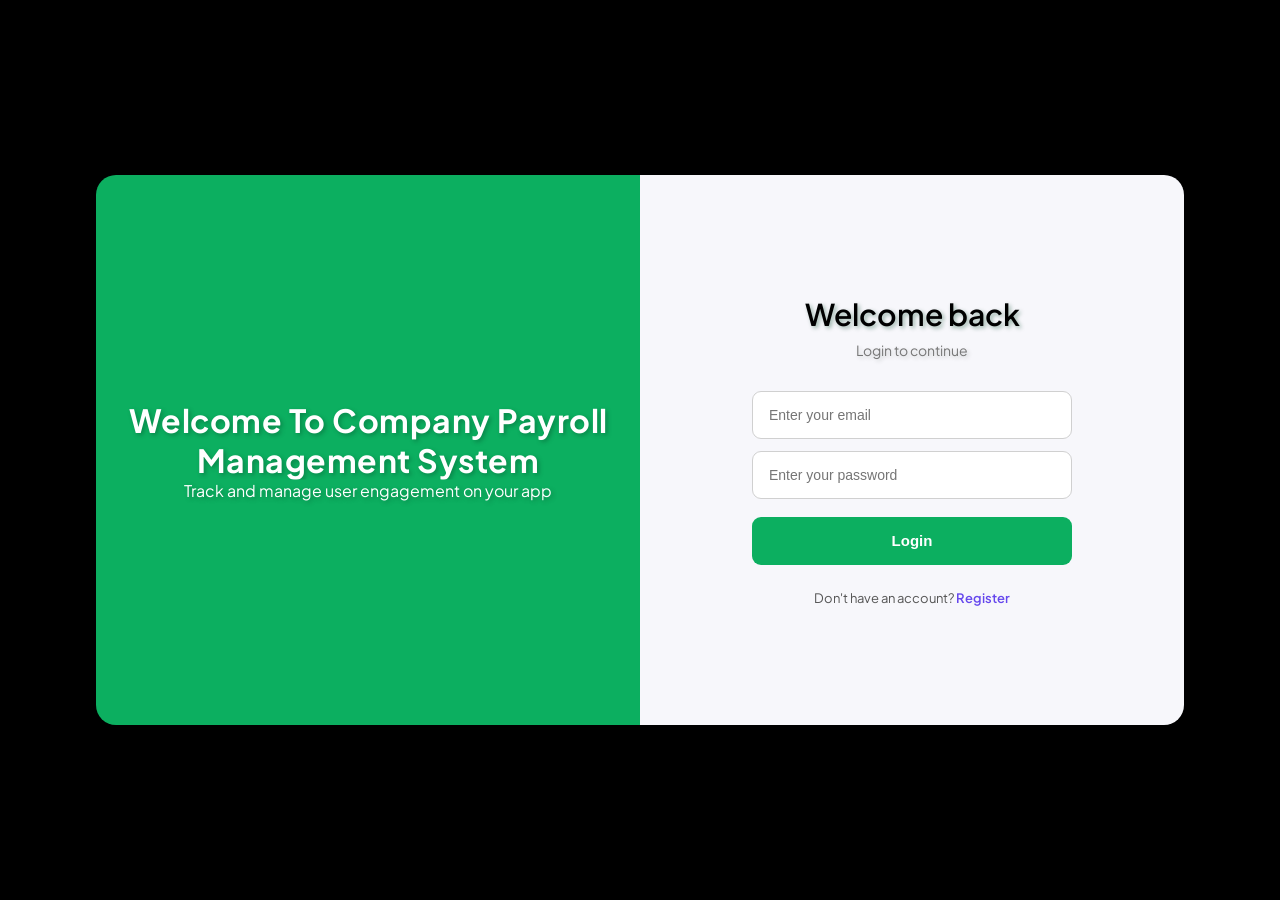
==== frontend/login.html @ baaab80a "Implement responsive login, registration flow and unified mapper" ====
<!DOCTYPE html>
<html>

<head>
    <title>Login</title>
    <link rel="preconnect" href="https://fonts.googleapis.com" />
    <meta name="viewport" content="width=device-width, initial-scale=1.0">
    <link rel="preconnect" href="https://fonts.gstatic.com" crossorigin />
    <link href="https://fonts.googleapis.com/css2?family=Plus+Jakarta+Sans:wght@300;400;500;600;700;800&display=swap" rel="stylesheet" />
    <link rel="stylesheet" href="https://cdnjs.cloudflare.com/ajax/libs/font-awesome/6.0.0-beta3/css/all.min.css" />
    <link rel="stylesheet" href="login.css">
</head>

<body>

    <div class="container">

        <div id="toast" class="toast"></div>

        <div class="left-section">
            <h1 class="typing-effect"> Welcome To Company Payroll Management System</h1>
           <p>Track and manage user engagement on your app</p>
        </div>

        <div class="right-section">
            <h1>Welcome back</h1>
            <p>Login to continue</p>
            
            <input type="email" id="login-email" placeholder="Enter your email">
            <input type="password" id="login-password" placeholder="Enter your password">
            <button id="login-submit-btn">Login</button>

            <span class="register-text">Don't have an account? <a href="register.html" id="go-to-register">Register</a></span>
        </div>

    </div>

    <script src="auth.js"></script>

</body>

</html>
---- frontend/login.css ----
* {
    box-sizing: border-box;
}

body {
    margin: 0;
    background-color: black;
    font-family: "Plus Jakarta Sans", system-ui, -apple-system, sans-serif;
    user-select: none;
    min-height: 100vh;
    display: flex;
    align-items: center;
    justify-content: center;
}

.container {
    width: 85%;
    height: 550px;
    display: flex;
    flex-direction: row;
    border-radius: 20px;
    overflow: hidden;
    box-shadow: 0 10px 25px rgba(0,0,0,0.3);
}

.left-section {
    width: 50%;
    background-color: #0caf60;
    display: flex;
    flex-direction: column;
    justify-content: center;
    align-items: center;
    color: white;
    padding: 20px;
}

.left-section h1 {
    text-align: center;
    text-shadow: 2px 2px 4px rgba(6, 73, 40, 0.4);
    margin: 0 0 12px 0;
}

.left-section p {
    margin: 0;
    text-align: center;
    text-shadow: 2px 2px 4px rgba(6, 73, 40, 0.4);
}

.left-section h1.typing-effect {
    display: block;
    width: 100%;
    margin: 0 auto;
    text-align: center;
    letter-spacing: 0.5px;
    direction: rtl;
    white-space: normal;
    word-wrap: break-word;
    overflow: hidden;
    animation: typeSentenceRTL 3s linear forwards;
}

@keyframes typeSentenceRTL {
    from {
        clip-path: inset(0 0 0 100%);
    }
    to {
        clip-path: inset(0 0 0 0);
    }
}

.toast {
    position: fixed;
    top: 20px;
    right: -400px;
    background-color: #ef4444;
    color: white;
    padding: 14px 24px;
    border-radius: 8px;
    font-size: 14px;
    font-weight: 600;
    box-shadow: 0 4px 12px rgba(0, 0, 0, 0.15);
    transition: right 0.4s ease-in-out;
    z-index: 1000;
}

.toast.show {
    right: 20px;
}



.right-section {
    width: 50%;
    background-color: #f7f7fb;
    display: flex;
    flex-direction: column;
    justify-content: center;
    align-items: center;
    padding: 20px;
}

.right-section h1 {
    margin: 0;
    text-shadow: 2px 2px 4px rgba(6, 73, 40, 0.4);
    text-align: center;
    font-size: 30px;
    font-weight: 600;
}

.right-section p {
    margin-top: 8px;
    text-shadow: 2px 2px 4px rgba(2, 33, 20, 0.2);
    margin-bottom: 32px;
    color: #777;
    font-size: 14px;
}

.right-section input {
    width: 320px;
    height: 48px;
    margin-bottom: 12px;
    border: 1px solid #d0d0d0;
    border-radius: 9px;
    padding: 0 16px;
    font-family: 'Poppins', sans-serif;
    font-size: 14px;
    box-sizing: border-box;
}

.right-section input:focus {
    border-color: #0caf60;
    outline: none;
}

.right-section button {
    width: 320px;
    height: 48px;
    margin-top: 6px;
    border: none;
    border-radius: 9px;
    background-color: #0caf60;
    color: white;
    font-family: 'Poppins', sans-serif;
    font-size: 15px;
    font-weight: 600;
    cursor: pointer;
}

.right-section button:hover {
    background-color: #099451;
}

.right-section .register-text {
    margin-top: 25px;
    font-size: 13px;
    color: #555;
}

.right-section a {
    color: #6547ed;
    text-decoration: none;
    font-weight: 600;
}

.right-section a:hover {
    text-decoration: underline;
}

@media (max-width: 768px) {
    body {
        align-items: stretch;
    }

    .container {
        width: 100%;
        height: 100vh;
        min-height: 100vh;
        border-radius: 0;
        flex-direction: column;
    }

    .left-section {
        width: 100%;
        height: 35%;
        padding: 30px 20px;
    }

    .left-section h1 {
        font-size: 24px;
    }

    .left-section p {
        font-size: 14px;
    }

    .right-section {
        width: 100%;
        height: 65%;
        padding: 40px 20px;
        justify-content: flex-start;
    }

    .right-section h1 {
        font-size: 26px;
        margin-top: 10px;
    }

    .right-section p {
        margin-bottom: 24px;
    }

    .right-section input,
    .right-section button {
        width: 100%;
        max-width: 320px;
    }
}
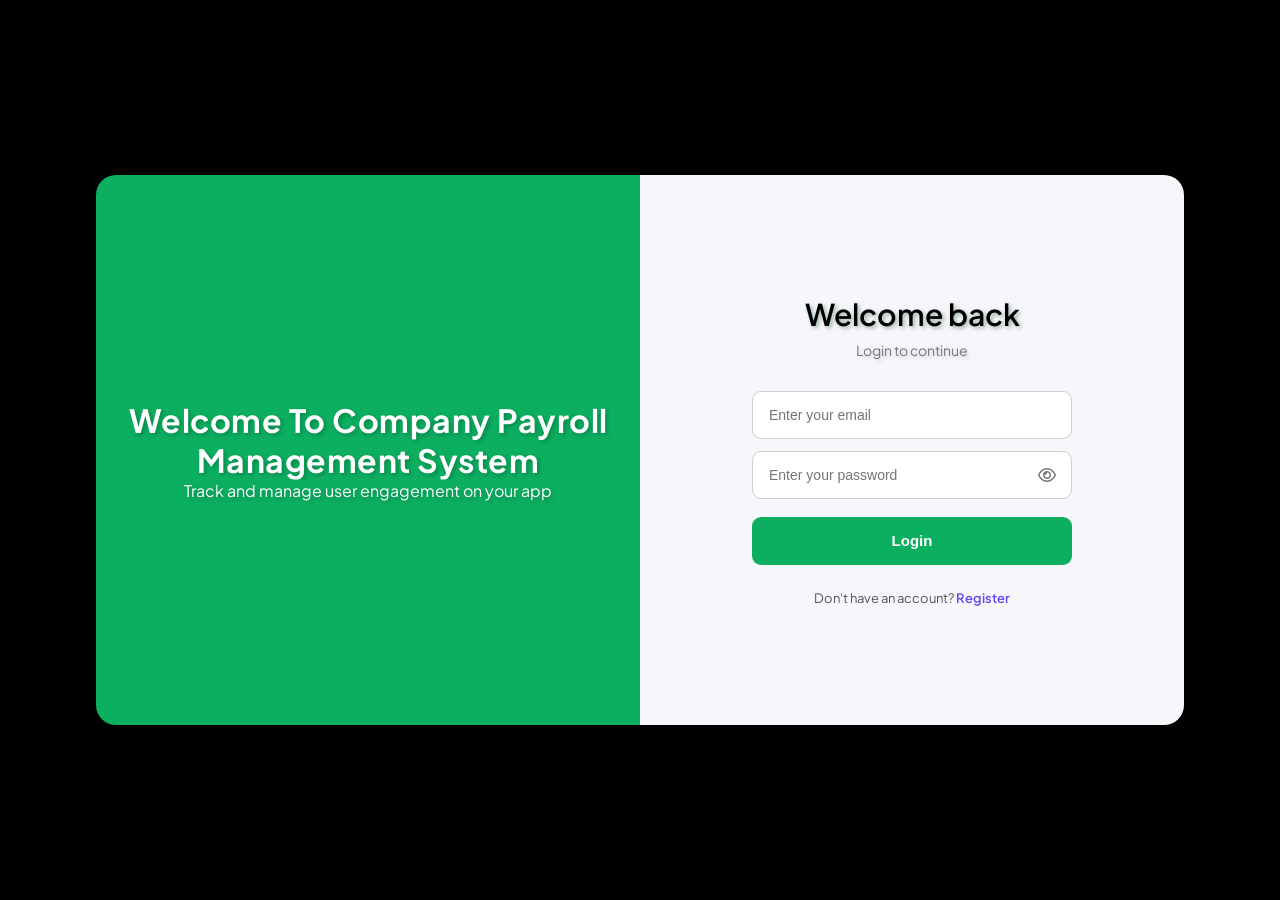
==== commit 64481b38: "Fixing Bugs" ====
--- a/frontend/login.html
+++ b/frontend/login.html
@@ -2,10 +2,11 @@
 <html>
 
 <head>
-    <title>Login</title>
+    <title>Login || Company Payroll Management System</title>
     <link rel="preconnect" href="https://fonts.googleapis.com" />
     <meta name="viewport" content="width=device-width, initial-scale=1.0">
     <link rel="preconnect" href="https://fonts.gstatic.com" crossorigin />
+    <link rel="icon" type="image/png" href="favicon.png?v=2">
     <link href="https://fonts.googleapis.com/css2?family=Plus+Jakarta+Sans:wght@300;400;500;600;700;800&display=swap" rel="stylesheet" />
     <link rel="stylesheet" href="https://cdnjs.cloudflare.com/ajax/libs/font-awesome/6.0.0-beta3/css/all.min.css" />
     <link rel="stylesheet" href="login.css">
@@ -27,7 +28,12 @@
             <p>Login to continue</p>
             
             <input type="email" id="login-email" placeholder="Enter your email">
-            <input type="password" id="login-password" placeholder="Enter your password">
+            
+            <div class="password-wrapper">
+                <input type="password" id="login-password" placeholder="Enter your password">
+                <i class="far fa-eye" id="toggle-password-eye"></i>
+            </div>
+            
             <button id="login-submit-btn">Login</button>
 
             <span class="register-text">Don't have an account? <a href="register.html" id="go-to-register">Register</a></span>
--- a/frontend/login.css
+++ b/frontend/login.css
@@ -166,6 +166,36 @@
     text-decoration: underline;
 }
 
+.password-wrapper {
+    position: relative;
+    width: 320px;
+    margin-bottom: 12px;
+}
+
+.password-wrapper input {
+    width: 100% !important;
+    margin-bottom: 0 !important;
+    padding-right: 40px !important;
+}
+
+.password-wrapper i {
+    position: absolute;
+    right: 16px;
+    top: 50%;
+    transform: translateY(-50%);
+    cursor: pointer;
+    color: #777;
+    font-size: 16px;
+}
+
+@media (max-width: 768px) {
+    .password-wrapper {
+        width: 100%;
+        max-width: 320px;
+    }
+}
+
+
 @media (max-width: 768px) {
     body {
         align-items: stretch;
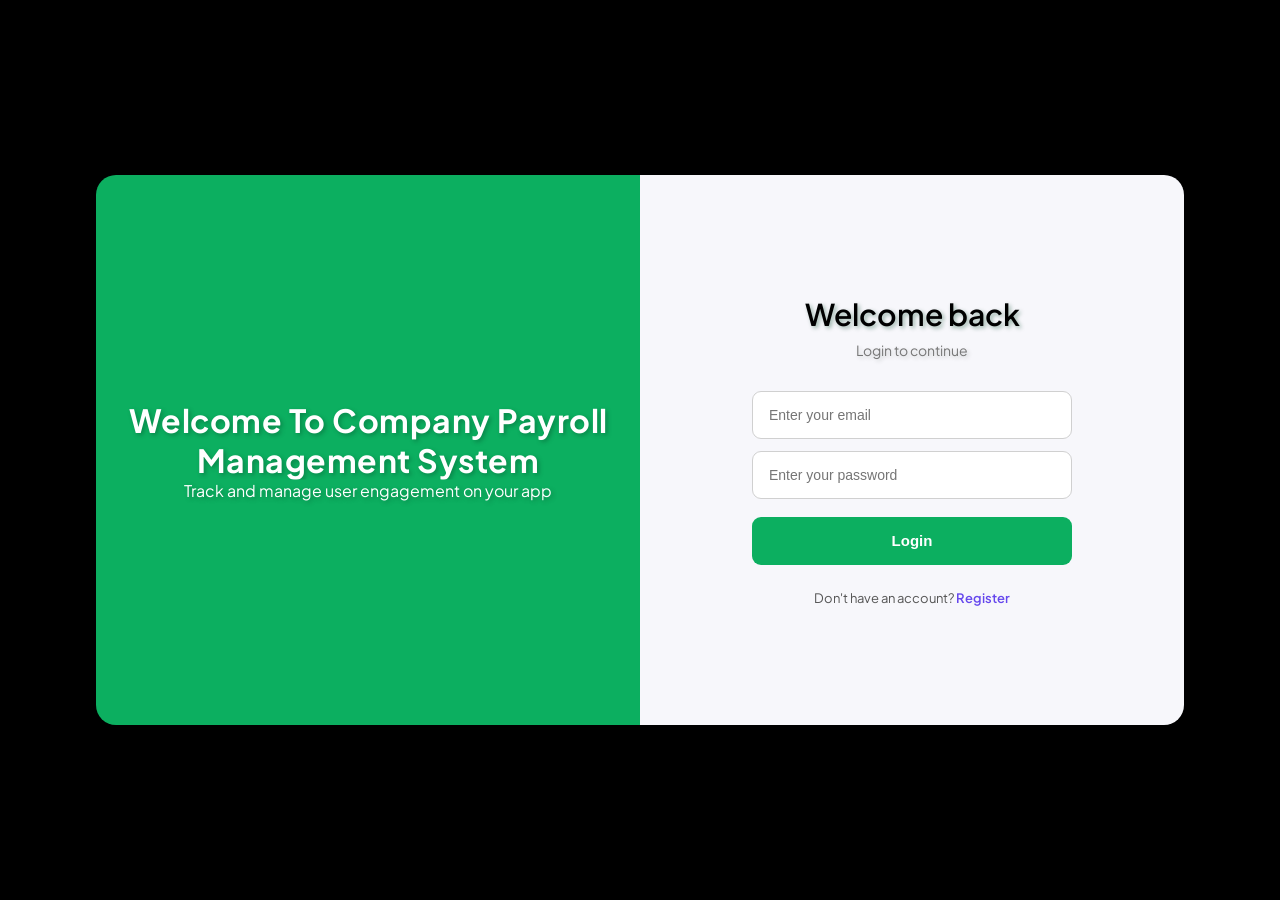
==== commit c1448545: "Merge branch 'main' into feature/AuthService" ====
--- a/frontend/login.html
+++ b/frontend/login.html
@@ -2,11 +2,10 @@
 <html>
 
 <head>
-    <title>Login || Company Payroll Management System</title>
+    <title>Login</title>
     <link rel="preconnect" href="https://fonts.googleapis.com" />
     <meta name="viewport" content="width=device-width, initial-scale=1.0">
     <link rel="preconnect" href="https://fonts.gstatic.com" crossorigin />
-    <link rel="icon" type="image/png" href="favicon.png?v=2">
     <link href="https://fonts.googleapis.com/css2?family=Plus+Jakarta+Sans:wght@300;400;500;600;700;800&display=swap" rel="stylesheet" />
     <link rel="stylesheet" href="https://cdnjs.cloudflare.com/ajax/libs/font-awesome/6.0.0-beta3/css/all.min.css" />
     <link rel="stylesheet" href="login.css">
@@ -28,12 +27,7 @@
             <p>Login to continue</p>
             
             <input type="email" id="login-email" placeholder="Enter your email">
-            
-            <div class="password-wrapper">
-                <input type="password" id="login-password" placeholder="Enter your password">
-                <i class="far fa-eye" id="toggle-password-eye"></i>
-            </div>
-            
+            <input type="password" id="login-password" placeholder="Enter your password">
             <button id="login-submit-btn">Login</button>
 
             <span class="register-text">Don't have an account? <a href="register.html" id="go-to-register">Register</a></span>
--- a/frontend/login.css
+++ b/frontend/login.css
@@ -166,36 +166,6 @@
     text-decoration: underline;
 }
 
-.password-wrapper {
-    position: relative;
-    width: 320px;
-    margin-bottom: 12px;
-}
-
-.password-wrapper input {
-    width: 100% !important;
-    margin-bottom: 0 !important;
-    padding-right: 40px !important;
-}
-
-.password-wrapper i {
-    position: absolute;
-    right: 16px;
-    top: 50%;
-    transform: translateY(-50%);
-    cursor: pointer;
-    color: #777;
-    font-size: 16px;
-}
-
-@media (max-width: 768px) {
-    .password-wrapper {
-        width: 100%;
-        max-width: 320px;
-    }
-}
-
-
 @media (max-width: 768px) {
     body {
         align-items: stretch;
